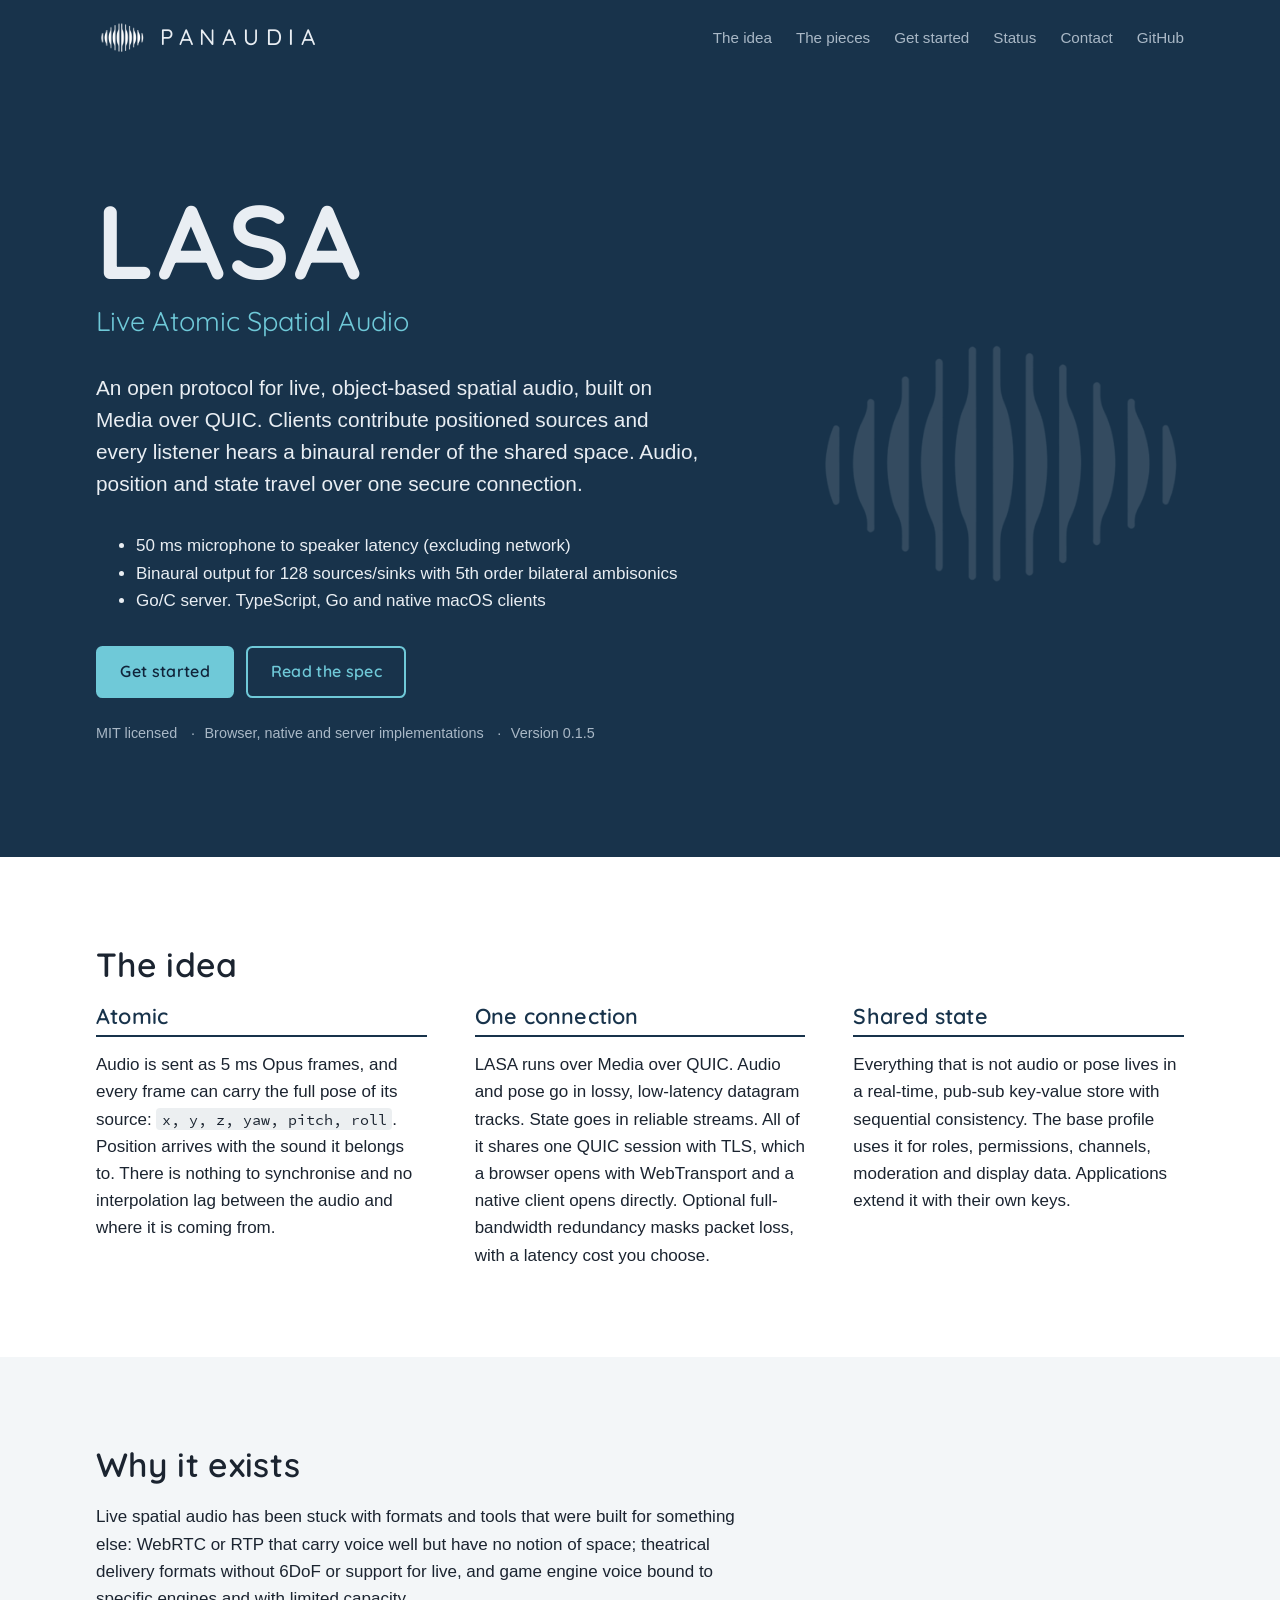
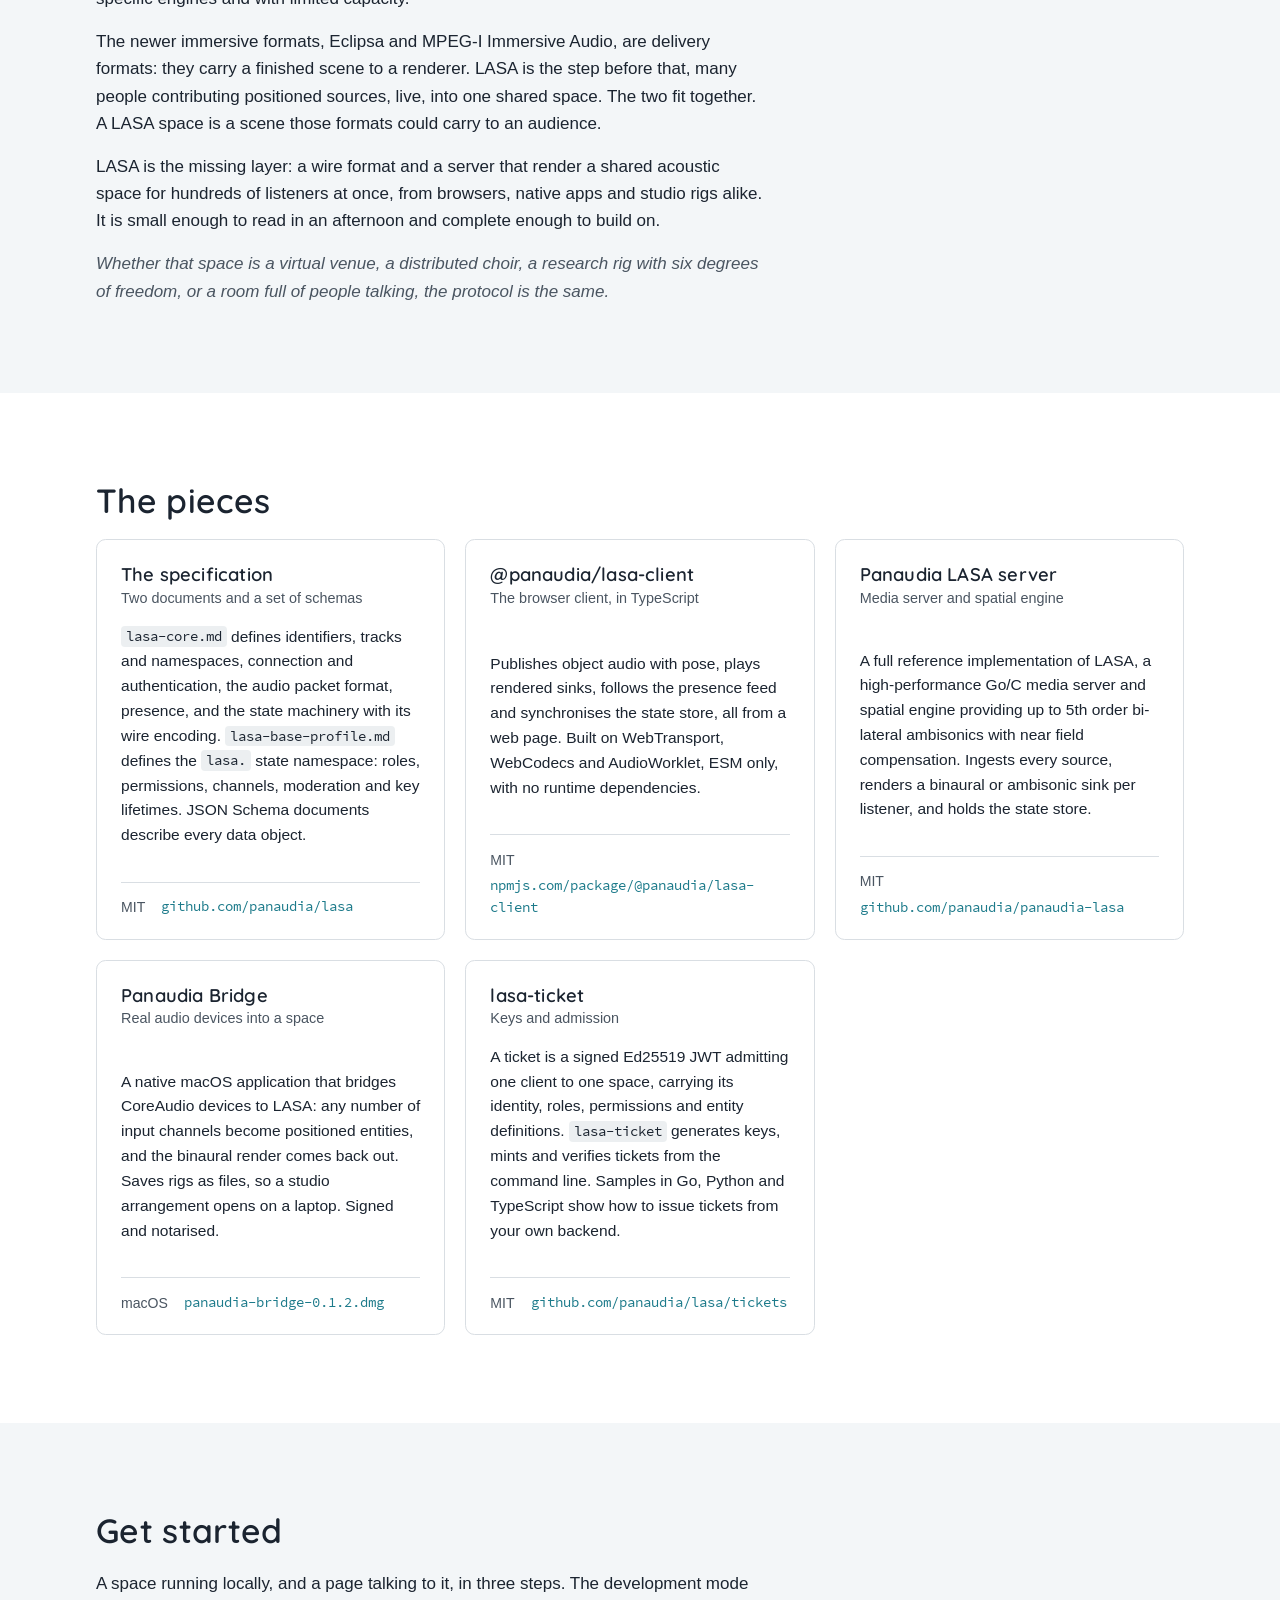
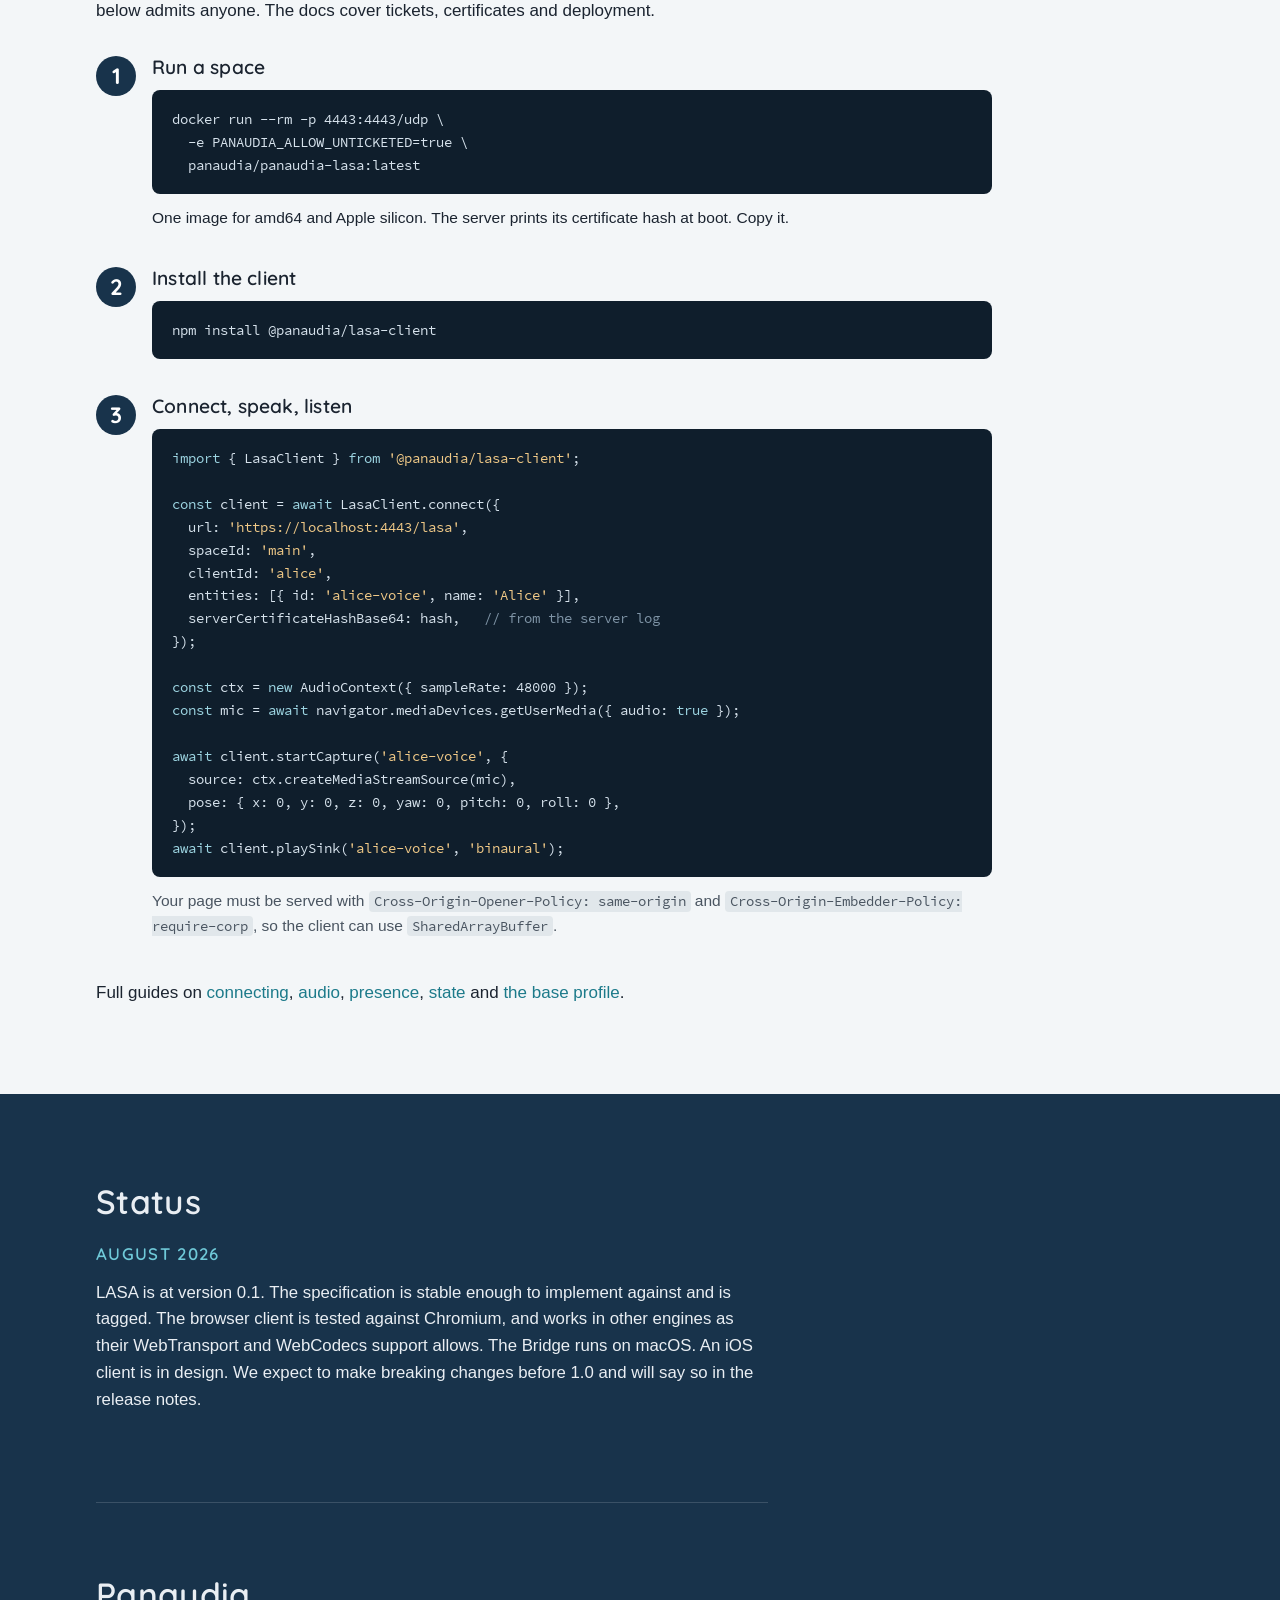
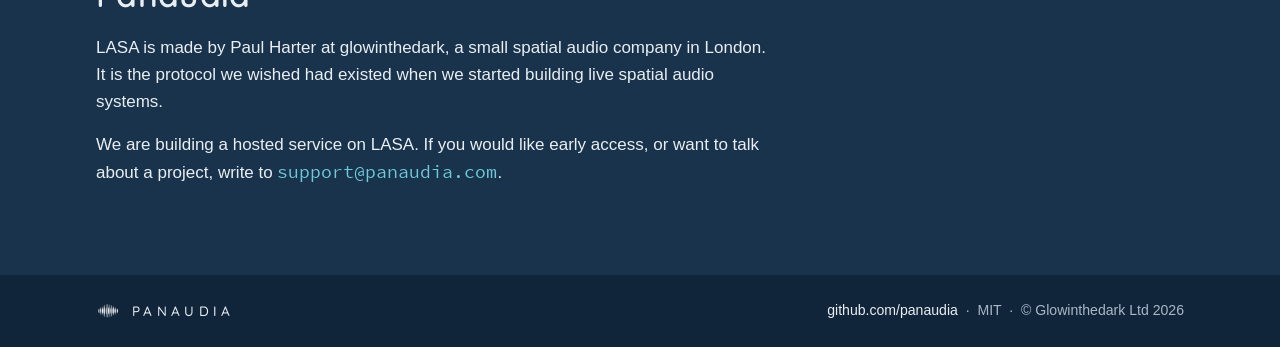
==== index.html @ 97ac6522 "panaudia.com as a static page The LASA front page from lark_audio, rendered static: the six url_for " ====
<!doctype html>
<html lang="en">
<head>
  <meta charset="utf-8">
  <meta name="viewport" content="width=device-width, initial-scale=1">
  <title>LASA · Panaudia</title>
  <meta name="description" content="LASA is an open protocol for live, object-based spatial audio over Media over QUIC, with browser, native and server implementations from Panaudia.">
  <meta name="robots" content="all">

  <meta property="og:title" content="LASA · Live Atomic Spatial Audio">
  <meta property="og:description" content="An open protocol for live, object-based spatial audio, built on Media over QUIC.">
  <meta property="og:url" content="https://panaudia.com/">
  <meta property="og:image" content="https://panaudia.com/images/lasa/mark-navy.png">
  <meta name="twitter:card" content="summary">
  <meta name="twitter:title" content="LASA · Live Atomic Spatial Audio">
  <meta name="twitter:description" content="An open protocol for live, object-based spatial audio, built on Media over QUIC.">

  <link rel="icon" href="images/favicon.png" type="image/png">
  <link rel="stylesheet" href="css/lasa.css">
</head>
<body>

<header class="site-header">
  <div class="wrap">
    <a class="brand" href="/">
      <img src="images/lasa/mark-white.png" alt="" width="52" height="52">
      Panaudia
    </a>
    <nav class="site-nav" aria-label="Sections">
      <a href="#idea">The idea</a>
      <a href="#pieces">The pieces</a>
      <a href="#get-started">Get started</a>
      <a href="#status">Status</a>
      <a href="#contact">Contact</a>
      <a href="https://github.com/panaudia">GitHub</a>
    </nav>
  </div>
</header>

<section class="hero">
  <div class="wrap">
    <img class="hero-mark" src="images/lasa/mark-white.png" alt="" aria-hidden="true">
    <h1>LASA</h1>
    <p class="expansion">Live Atomic Spatial Audio</p>
    <p class="lead">
      An open protocol for live, object-based spatial audio, built on
      Media over QUIC. Clients contribute positioned
      sources and every listener hears a binaural render of the shared
      space. Audio, position and state travel over one secure connection.
    </p>
    <p>
        <ul>
            <li>50 ms microphone to speaker latency (excluding network)</li>
            <li>Binaural output for 128 sources/sinks with 5th order bilateral ambisonics</li>
            <li>Go/C server. TypeScript, Go and native macOS clients</li>
        </ul>
    </p>
      <p class="lead"></p>
    <div class="actions">
      <a class="button" href="#get-started">Get started</a>
      <a class="button ghost" href="https://github.com/panaudia/lasa/blob/main/README.md">Read the spec</a>
    </div>
    <p class="facts">
      <span>MIT licensed</span>
      <span>Browser, native and server implementations</span>
      <span>Version 0.1.5</span>
    </p>
  </div>
</section>

<section id="idea">
  <div class="wrap">
    <h2>The idea</h2>
    <div class="pillars">
      <div>
        <h3>Atomic</h3>
        <p>
          Audio is sent as 5&nbsp;ms Opus frames, and every frame can
          carry the full pose of its source: <code>x, y, z, yaw, pitch,
          roll</code>. Position arrives with the sound it belongs to.
          There is nothing to synchronise and no interpolation lag
          between the audio and where it is coming from.
        </p>
      </div>
      <div>
        <h3>One connection</h3>
        <p>
          LASA runs over Media over QUIC. Audio and pose go in lossy,
          low-latency datagram tracks. State goes in reliable streams.
          All of it shares one QUIC session with TLS, which a browser
          opens with WebTransport and a native client opens directly.
          Optional full-bandwidth redundancy masks packet loss, with a
          latency cost you choose.
        </p>
      </div>
      <div>
        <h3>Shared state</h3>
        <p>
          Everything that is not audio or pose lives in a real-time,
          pub-sub key-value store with sequential consistency. The base
          profile uses it for roles, permissions, channels, moderation
          and display data. Applications extend it with their own keys.
        </p>
      </div>
    </div>
  </div>
</section>

<section class="tint why">
  <div class="wrap">
    <h2>Why it exists</h2>
    <div class="prose">
      <p>
        Live spatial audio has been stuck with formats and tools that were built for
        something else: WebRTC or RTP that carry voice well but have no notion of
        space; theatrical delivery formats without 6DoF or support for live, and game
        engine voice bound to specific engines and with limited capacity.
      </p>
      <p>
        The newer immersive formats, Eclipsa and MPEG-I Immersive
        Audio, are delivery formats: they carry a
        finished scene to a renderer. LASA is the step before that,
        many people contributing positioned sources, live, into one
        shared space. The two fit together. A LASA space is a scene
        those formats could carry to an audience.
      </p>
      <p>
        LASA is the missing layer: a wire format and a server that
        render a shared acoustic space for hundreds of listeners at
        once, from browsers, native apps and studio rigs alike. It is
        small enough to read in an afternoon and complete enough to
        build on.
      </p>
      <p class="aside">
        Whether that space is a virtual venue, a distributed choir, a
        research rig with six degrees of freedom, or a room full of
        people talking, the protocol is the same.
      </p>
    </div>
  </div>
</section>

<section id="pieces">
  <div class="wrap">
    <h2>The pieces</h2>
    <div class="cards">

      <article class="card">
        <h3>The specification</h3>
        <p class="role">Two documents and a set of schemas</p>
        <p>
          <code>lasa-core.md</code> defines identifiers, tracks and
          namespaces, connection and authentication, the audio packet
          format, presence, and the state machinery with its wire
          encoding. <code>lasa-base-profile.md</code> defines the
          <code>lasa.</code> state namespace: roles, permissions,
          channels, moderation and key lifetimes. JSON Schema documents
          describe every data object.
        </p>
        <footer>
          <span>MIT</span>
          <a href="https://github.com/panaudia/lasa">github.com/panaudia/lasa</a>
        </footer>
      </article>

      <article class="card">
        <h3>@panaudia/lasa-client</h3>
        <p class="role">The browser client, in TypeScript</p>
        <p>
          Publishes object audio with pose, plays rendered sinks,
          follows the presence feed and synchronises the state store,
          all from a web page. Built on WebTransport, WebCodecs and
          AudioWorklet, ESM only, with no runtime dependencies.
        </p>
        <footer>
          <span>MIT</span>
          <a href="https://www.npmjs.com/package/@panaudia/lasa-client">npmjs.com/package/@panaudia/lasa-client</a>
        </footer>
      </article>

      <article class="card">
        <h3>Panaudia LASA server</h3>
        <p class="role">Media server and spatial engine</p>
        <p>
          A full reference implementation of LASA, a high-performance Go/C media server and spatial engine providing up to 5th order bi-lateral
            ambisonics with near field compensation. Ingests every source, renders a binaural or ambisonic sink
          per listener, and holds the state store.
        </p>
        <footer>
          <span>MIT</span>
          <a href="https://github.com/panaudia/panaudia-lasa">github.com/panaudia/panaudia-lasa</a>
        </footer>
      </article>

      <article class="card">
        <h3>Panaudia Bridge</h3>
        <p class="role">Real audio devices into a space</p>
        <p>
          A native macOS application that bridges CoreAudio devices to
          LASA: any number of input channels become positioned
          entities, and the binaural render comes back out. Saves rigs
          as files, so a studio arrangement opens on a laptop. Signed
          and notarised.
        </p>
        <footer>
          <span>macOS</span>
          <a href="https://storage.googleapis.com/panaudia-dist/panaudia-bridge/panaudia-bridge-0.1.2.dmg">panaudia-bridge-0.1.2.dmg</a>
        </footer>
      </article>

      <article class="card">
        <h3>lasa-ticket</h3>
        <p class="role">Keys and admission</p>
        <p>
          A ticket is a signed Ed25519 JWT admitting one client to one
          space, carrying its identity, roles, permissions and entity
          definitions. <code>lasa-ticket</code> generates keys, mints
          and verifies tickets from the command line. Samples in Go,
          Python and TypeScript show how to issue tickets from your own
          backend.
        </p>
        <footer>
          <span>MIT</span>
          <a href="https://github.com/panaudia/lasa/tree/main/tickets">github.com/panaudia/lasa/tickets</a>
        </footer>
      </article>

    </div>
  </div>
</section>

<section id="get-started" class="tint get-started">
  <div class="wrap">
    <h2>Get started</h2>
    <p class="prose intro">
      A space running locally, and a page talking to it, in three
      steps. The development mode below admits anyone. The docs cover
      tickets, certificates and deployment.
    </p>
    <ol class="steps">
      <li>
        <h3>Run a space</h3>
        <div class="body">
<pre><code>docker run --rm -p 4443:4443/udp \
  -e PANAUDIA_ALLOW_UNTICKETED=true \
  panaudia/panaudia-lasa:latest</code></pre>
          <p>
            One image for amd64 and Apple silicon. The server prints
            its certificate hash at boot. Copy it.
          </p>
        </div>
      </li>
      <li>
        <h3>Install the client</h3>
        <div class="body">
<pre><code>npm install @panaudia/lasa-client</code></pre>
        </div>
      </li>
      <li>
        <h3>Connect, speak, listen</h3>
        <div class="body">
<pre><code><span class="k">import</span> { LasaClient } <span class="k">from</span> <span class="s">'@panaudia/lasa-client'</span>;

<span class="k">const</span> client = <span class="k">await</span> LasaClient.connect({
  url: <span class="s">'https://localhost:4443/lasa'</span>,
  spaceId: <span class="s">'main'</span>,
  clientId: <span class="s">'alice'</span>,
  entities: [{ id: <span class="s">'alice-voice'</span>, name: <span class="s">'Alice'</span> }],
  serverCertificateHashBase64: hash,   <span class="c">// from the server log</span>
});

<span class="k">const</span> ctx = <span class="k">new</span> AudioContext({ sampleRate: 48000 });
<span class="k">const</span> mic = <span class="k">await</span> navigator.mediaDevices.getUserMedia({ audio: <span class="k">true</span> });

<span class="k">await</span> client.startCapture(<span class="s">'alice-voice'</span>, {
  source: ctx.createMediaStreamSource(mic),
  pose: { x: 0, y: 0, z: 0, yaw: 0, pitch: 0, roll: 0 },
});
<span class="k">await</span> client.playSink(<span class="s">'alice-voice'</span>, <span class="s">'binaural'</span>);</code></pre>
          <p class="note">
            Your page must be served with
            <code>Cross-Origin-Opener-Policy: same-origin</code> and
            <code>Cross-Origin-Embedder-Policy: require-corp</code>, so
            the client can use <code>SharedArrayBuffer</code>.
          </p>
        </div>
      </li>
    </ol>
    <p class="after prose">
      Full guides on
      <a href="https://github.com/panaudia/lasa/blob/main/typescript/docs/connecting.md">connecting</a>,
      <a href="https://github.com/panaudia/lasa/blob/main/typescript/docs/audio.md">audio</a>,
      <a href="https://github.com/panaudia/lasa/blob/main/typescript/docs/presence.md">presence</a>,
      <a href="https://github.com/panaudia/lasa/blob/main/typescript/docs/state.md">state</a> and
      <a href="https://github.com/panaudia/lasa/blob/main/typescript/docs/profile.md">the base profile</a>.
    </p>
  </div>
</section>

<section id="status" class="dark status">
  <div class="wrap">
    <h2>Status</h2>
    <div class="prose">
      <p class="date">August 2026</p>
      <p>
        LASA is at version 0.1. The specification is stable enough to
        implement against and is tagged. The browser client is tested
        against Chromium, and works in other engines as their
        WebTransport and WebCodecs support allows. The Bridge runs on
        macOS. An iOS client is in design. We expect to make breaking
        changes before 1.0 and will say so in the release notes.
      </p>
    </div>
  </div>
</section>

<section id="contact" class="dark contact">
  <div class="wrap">
    <div class="prose">
      <h2>Panaudia</h2>
      <p>
        LASA is made by Paul Harter at glowinthedark, a small spatial audio company in London.
          It is the protocol we wished had existed when we started
        building live spatial audio systems.
      </p>
      <p>
        We are building a hosted service on LASA. If you would like
        early access, or want to talk about a project, write to
        <a class="email" href="mailto:support@panaudia.com">support@panaudia.com</a>.
      </p>
    </div>
  </div>
</section>

<footer class="site-footer">
  <div class="wrap">
    <a class="brand" href="/">
      <img src="images/lasa/mark-white.png" alt="" width="24" height="24">
      Panaudia
    </a>
    <span>
      <a href="https://github.com/panaudia">github.com/panaudia</a>
      &nbsp;·&nbsp; MIT
      &nbsp;·&nbsp; &copy; Glowinthedark Ltd 2026
    </span>
  </div>
</footer>

</body>
</html>
---- css/lasa.css ----
/* panaudia.com front page. Self-contained: no Bootstrap, no JS.
   Fonts are served from static/fonts. */

@font-face {
  font-family: "Quicksand";
  src: url("../fonts/Quicksand-VariableFont_wght.ttf") format("truetype");
  font-weight: 300 700;
  font-display: swap;
}
@font-face {
  font-family: "Source Code Pro";
  src: url("../fonts/SourceCodePro-Regular.woff2") format("woff2"),
       url("../fonts/SourceCodePro-Regular.woff") format("woff");
  font-weight: 400;
  font-display: swap;
}

:root {
  --navy: #18334b;
  --navy-deep: #0c344d;
  --navy-ink: #10243a;
  --ink: #1b2430;
  --ink-soft: #4a5561;
  --line: #d9dee3;
  --paper: #ffffff;
  --paper-tint: #f3f6f8;
  --on-navy: #e9eef3;
  --on-navy-soft: #a9b8c6;
  --accent: #6fc9d8;
  --accent-ink: #1c7a8a;
  --code-bg: #0f1e2c;
  --code-fg: #d6e2ec;

  --display: "Quicksand", "Avenir Next", "Helvetica Neue", Arial, sans-serif;
  --body: -apple-system, BlinkMacSystemFont, "Segoe UI", Roboto, "Helvetica Neue", Arial, sans-serif;
  --mono: "Source Code Pro", "SF Mono", Menlo, Consolas, monospace;

  --measure: 42rem;
  --wide: 68rem;
  --gutter: clamp(1.25rem, 4vw, 2.5rem);
}

*, *::before, *::after { box-sizing: border-box; }

html { -webkit-text-size-adjust: 100%; scroll-behavior: smooth; }

body {
  margin: 0;
  font-family: var(--body);
  font-size: 1.0625rem;
  line-height: 1.6;
  color: var(--ink);
  background: var(--paper);
}

img { max-width: 100%; height: auto; display: block; }

a { color: var(--accent-ink); text-decoration: none; }
a:hover, a:focus-visible { text-decoration: underline; text-underline-offset: 0.15em; }
a:focus-visible { outline: 2px solid var(--accent-ink); outline-offset: 2px; }

h1, h2, h3 {
  font-family: var(--display);
  font-weight: 600;
  line-height: 1.15;
  margin: 0;
  letter-spacing: 0.01em;
}
h2 { font-size: clamp(1.6rem, 3vw, 2.1rem); margin-bottom: 1.25rem; }
h3 { font-size: 1.2rem; margin-bottom: 0.5rem; }

p { margin: 0 0 1rem; }
p:last-child { margin-bottom: 0; }

code, pre {
  font-family: var(--mono);
  font-size: 0.9em;
}
p code, li code, dd code, :not(pre) > code {
  background: rgba(24, 51, 75, 0.08);
  padding: 0.1em 0.35em;
  border-radius: 0.25rem;
  overflow-wrap: anywhere;
}
pre {
  margin: 0;
  padding: 1.1rem 1.25rem;
  background: var(--code-bg);
  color: var(--code-fg);
  border-radius: 0.5rem;
  overflow-x: auto;
  line-height: 1.5;
  tab-size: 2;
}
pre code { font-size: 0.875rem; white-space: pre; background: none; padding: 0; }
.c { color: #7f94a6; }  /* comment */
.k { color: #9dd5e2; }  /* keyword */
.s { color: #f0c987; }  /* string */

.wrap {
  width: min(var(--wide), 100% - 2 * var(--gutter));
  margin-inline: auto;
}
.prose { max-width: var(--measure); }

section { padding-block: clamp(3rem, 7vw, 5.5rem); }
section.tint { background: var(--paper-tint); }
section.dark { background: var(--navy); color: var(--on-navy); }
section.dark a { color: var(--accent); }
section.dark p code { background: rgba(255, 255, 255, 0.1); }

/* Header */

.site-header {
  background: var(--navy);
  color: var(--on-navy);
}
.site-header .wrap {
  display: flex;
  align-items: center;
  justify-content: space-between;
  gap: 1rem 2rem;
  flex-wrap: wrap;
  padding-block: 0.75rem;
}
.brand {
  display: inline-flex;
  align-items: center;
  gap: 0.75rem;
  color: var(--on-navy);
  font-family: var(--display);
  font-weight: 500;
  font-size: 1.4rem;
  letter-spacing: 0.3em;
  text-transform: uppercase;
}
.brand:hover { text-decoration: none; }
.brand img { width: 3.25rem; height: 3.25rem; }
.site-nav {
  display: flex;
  flex-wrap: wrap;
  gap: 0.25rem 1.5rem;
  font-size: 0.95rem;
}
.site-nav a { color: var(--on-navy-soft); }
.site-nav a:hover { color: var(--on-navy); }

/* Hero */

.hero {
  background: var(--navy);
  color: var(--on-navy);
  padding-block: clamp(3rem, 9vw, 7rem) clamp(3.5rem, 9vw, 7rem);
  position: relative;
  overflow: hidden;
}
.hero .wrap { position: relative; }
.hero-mark {
  position: absolute;
  right: -2rem;
  top: 50%;
  width: clamp(16rem, 34vw, 30rem);
  transform: translateY(-50%);
  opacity: 0.12;
  pointer-events: none;
}
.hero h1 {
  font-size: clamp(3.5rem, 10vw, 6.5rem);
  font-weight: 700;
  letter-spacing: 0.04em;
  line-height: 1;
}
.hero .expansion {
  font-family: var(--display);
  font-size: clamp(1.2rem, 2.6vw, 1.7rem);
  font-weight: 400;
  color: var(--accent);
  margin: 0.5rem 0 1.75rem;
}
.hero .lead {
  font-size: clamp(1.1rem, 1.8vw, 1.3rem);
  line-height: 1.55;
  max-width: 38rem;
  margin-bottom: 2rem;
}
.actions { display: flex; flex-wrap: wrap; gap: 0.75rem; margin-bottom: 1.5rem; }
.button {
  display: inline-block;
  padding: 0.7rem 1.4rem;
  border-radius: 0.4rem;
  font-family: var(--display);
  font-weight: 600;
  font-size: 1rem;
  letter-spacing: 0.02em;
  border: 2px solid var(--accent);
  color: var(--navy-ink);
  background: var(--accent);
}
.button:hover { text-decoration: none; filter: brightness(1.08); }
.button.ghost { background: transparent; color: var(--accent); }
.hero .facts {
  font-size: 0.9rem;
  color: var(--on-navy-soft);
  margin: 0;
}
.hero .facts span + span::before { content: "·"; margin-inline: 0.6rem; }

/* Pillars */

.pillars {
  display: grid;
  grid-template-columns: repeat(auto-fit, minmax(16rem, 1fr));
  gap: 2.5rem 3rem;
}
.pillars h3 {
  color: var(--navy);
  font-size: 1.35rem;
  padding-bottom: 0.4rem;
  border-bottom: 2px solid var(--navy);
  margin-bottom: 0.9rem;
}
.pillars p { color: var(--ink); }

/* Why */

.why .aside { color: var(--ink-soft); font-style: italic; }

/* Pieces */

.cards {
  display: grid;
  grid-template-columns: repeat(auto-fit, minmax(17rem, 1fr));
  gap: 1.25rem;
}
.card {
  display: flex;
  flex-direction: column;
  background: var(--paper);
  border: 1px solid var(--line);
  border-radius: 0.6rem;
  padding: 1.5rem 1.5rem 1.25rem;
}
.card h3 { font-size: 1.15rem; margin-bottom: 0.1rem; }
.card .role {
  font-size: 0.9rem;
  color: var(--ink-soft);
  margin-bottom: 0.9rem;
}
.card p { font-size: 0.97rem; flex: 1; }
.card footer {
  margin-top: 1.1rem;
  padding-top: 0.85rem;
  border-top: 1px solid var(--line);
  font-size: 0.88rem;
  display: flex;
  flex-wrap: wrap;
  gap: 0.25rem 1rem;
  color: var(--ink-soft);
}
.card footer a { font-family: var(--mono); font-size: 0.85rem; }

/* Get started */

.get-started .intro { margin-bottom: 2rem; }
.steps {
  list-style: none;
  max-width: 56rem;
  margin: 0;
  padding: 0;
  counter-reset: step;
  display: grid;
  gap: 2.25rem;
}
.steps > li {
  display: grid;
  grid-template-columns: 2.5rem minmax(0, 1fr);
  gap: 0.75rem 1rem;
  counter-increment: step;
}
.steps > li::before {
  content: counter(step);
  font-family: var(--display);
  font-weight: 700;
  font-size: 1.4rem;
  line-height: 1;
  color: var(--paper);
  background: var(--navy);
  width: 2.5rem;
  height: 2.5rem;
  border-radius: 50%;
  display: grid;
  place-items: center;
  grid-row: 1 / span 2;
}
.steps h3 { align-self: center; margin: 0; }
.steps .body { grid-column: 2; min-width: 0; }
.steps .body p { margin-top: 0.75rem; font-size: 0.97rem; }
.steps .body pre { max-width: 100%; }
.note { font-size: 0.9rem; color: var(--ink-soft); }
.get-started .after { margin-top: 2.5rem; }

/* Status and contact */

.status .date {
  font-family: var(--display);
  font-weight: 600;
  letter-spacing: 0.08em;
  text-transform: uppercase;
  font-size: 0.85rem;
  color: var(--accent);
  margin-bottom: 0.75rem;
}
.status .prose p { font-size: 1.05rem; }

.contact { padding-top: 0; }
.contact .prose { border-top: 1px solid rgba(255, 255, 255, 0.15); padding-top: clamp(2.5rem, 6vw, 4.5rem); }
.contact .email {
  font-family: var(--mono);
  font-size: 1.1rem;
}

/* Footer */

.site-footer {
  background: var(--navy-ink);
  color: var(--on-navy-soft);
  font-size: 0.88rem;
  padding-block: 1.5rem;
}
.site-footer .wrap {
  display: flex;
  flex-wrap: wrap;
  gap: 0.5rem 1.5rem;
  justify-content: space-between;
  align-items: center;
}
.site-footer a { color: var(--on-navy); }
.site-footer .brand { font-size: 0.85rem; letter-spacing: 0.32em; }
.site-footer .brand img { width: 1.5rem; height: 1.5rem; }

@media (max-width: 40rem) {
  .hero-mark { display: none; }
  .steps > li { grid-template-columns: 2rem minmax(0, 1fr); }
  .steps > li::before { width: 2rem; height: 2rem; font-size: 1.1rem; }
  .site-nav { display: none; }
}

@media (prefers-reduced-motion: reduce) {
  html { scroll-behavior: auto; }
}
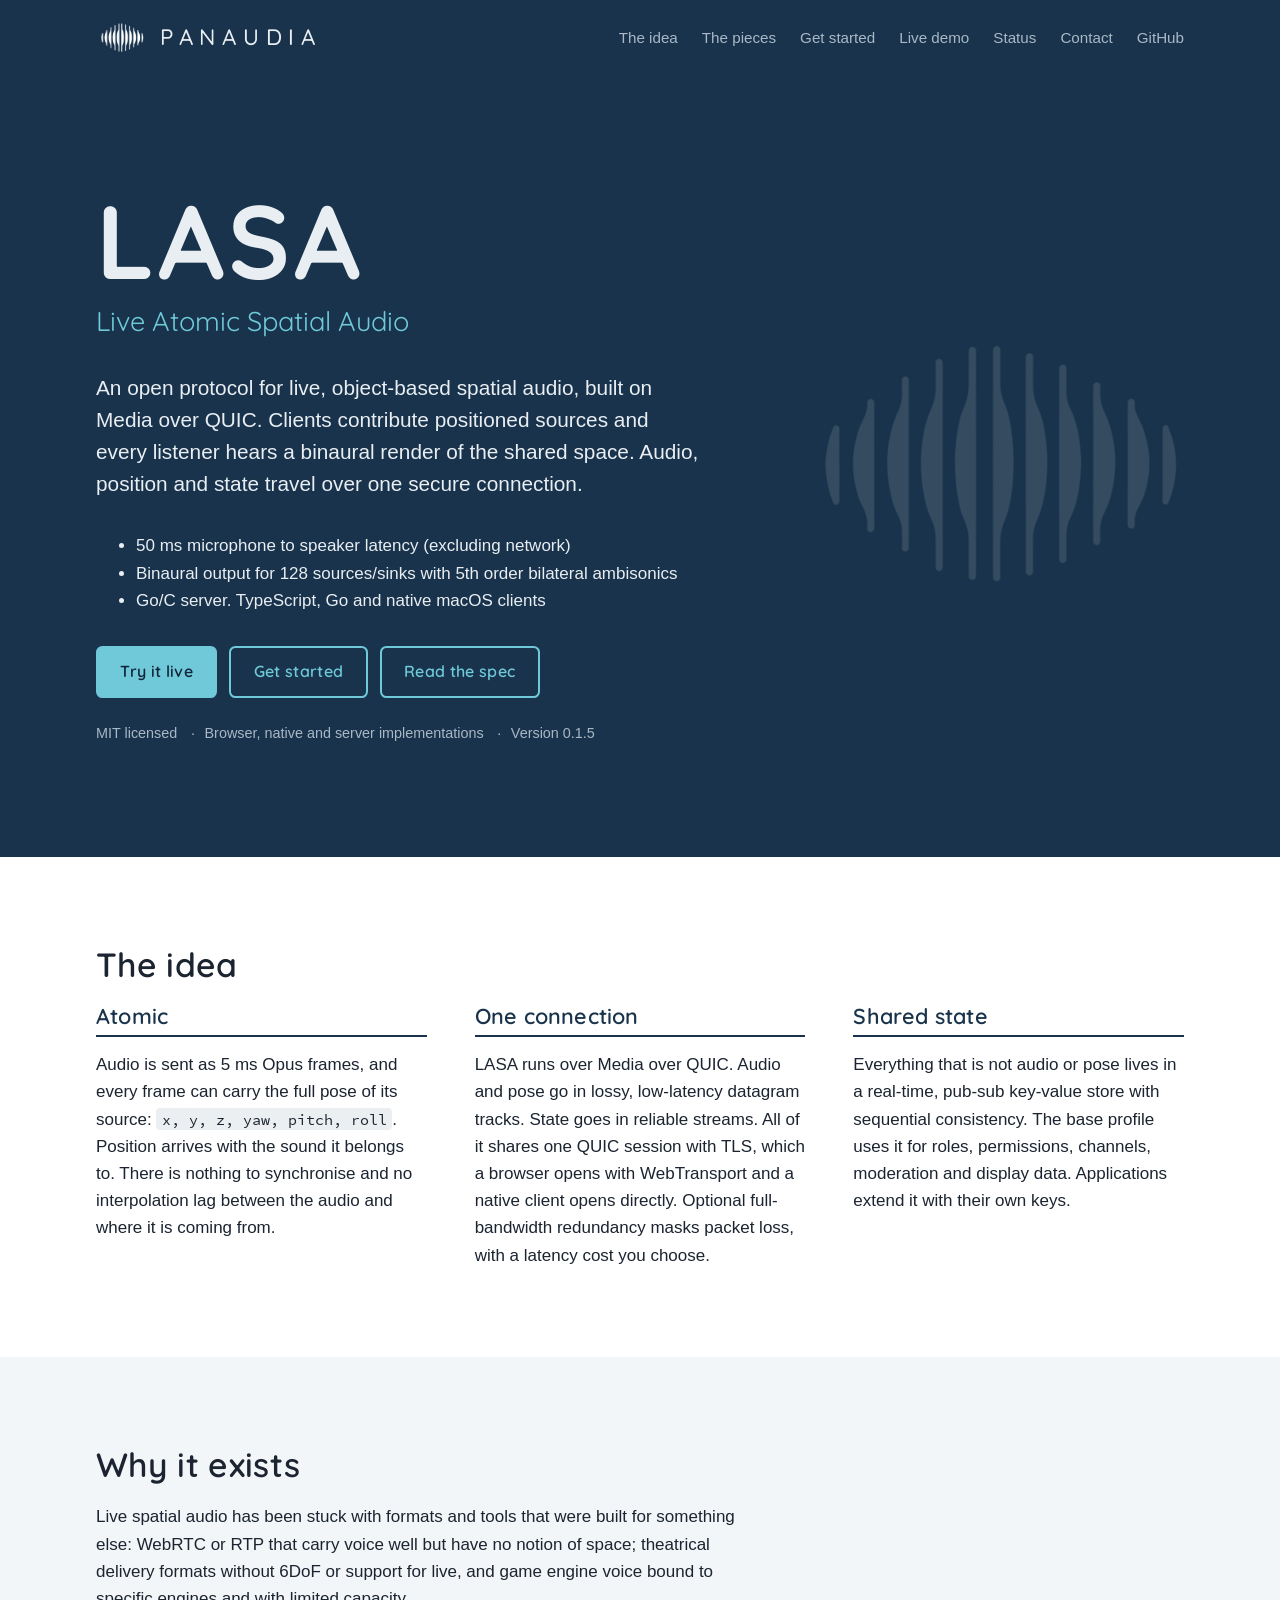
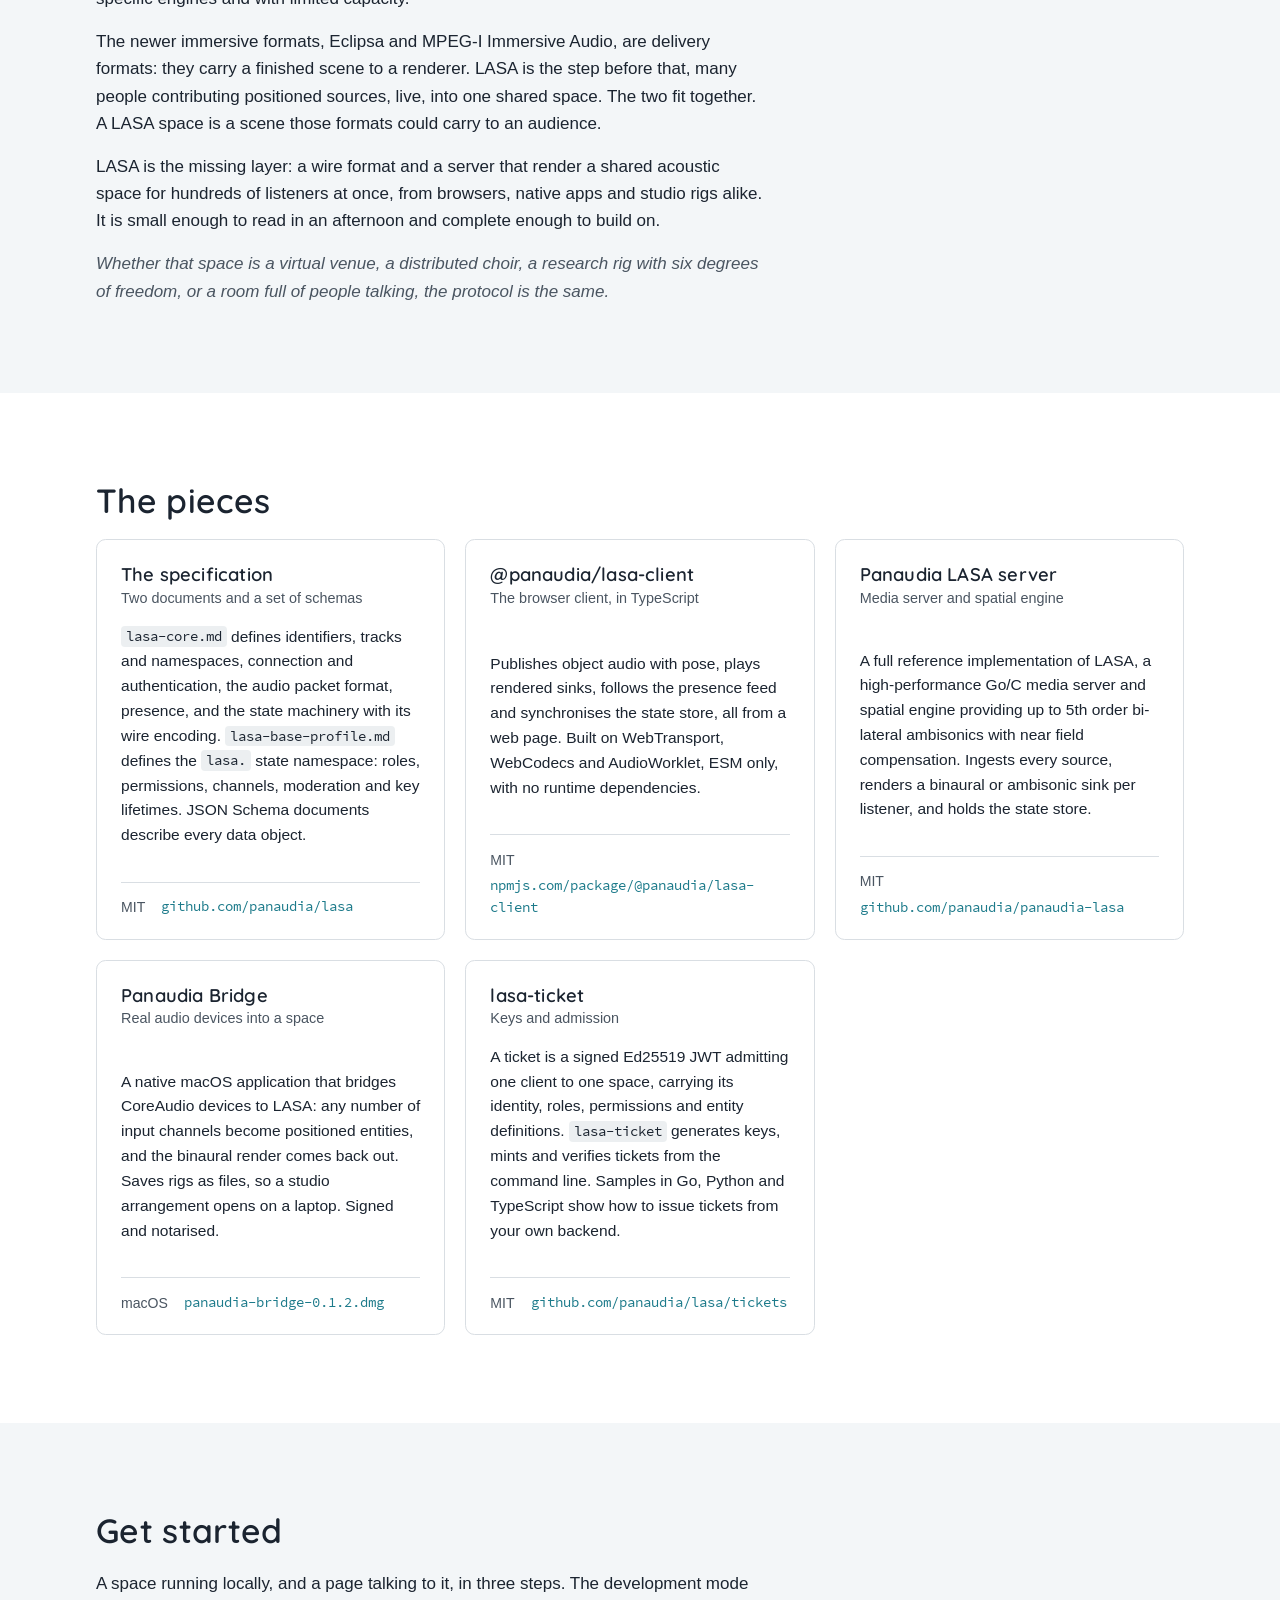
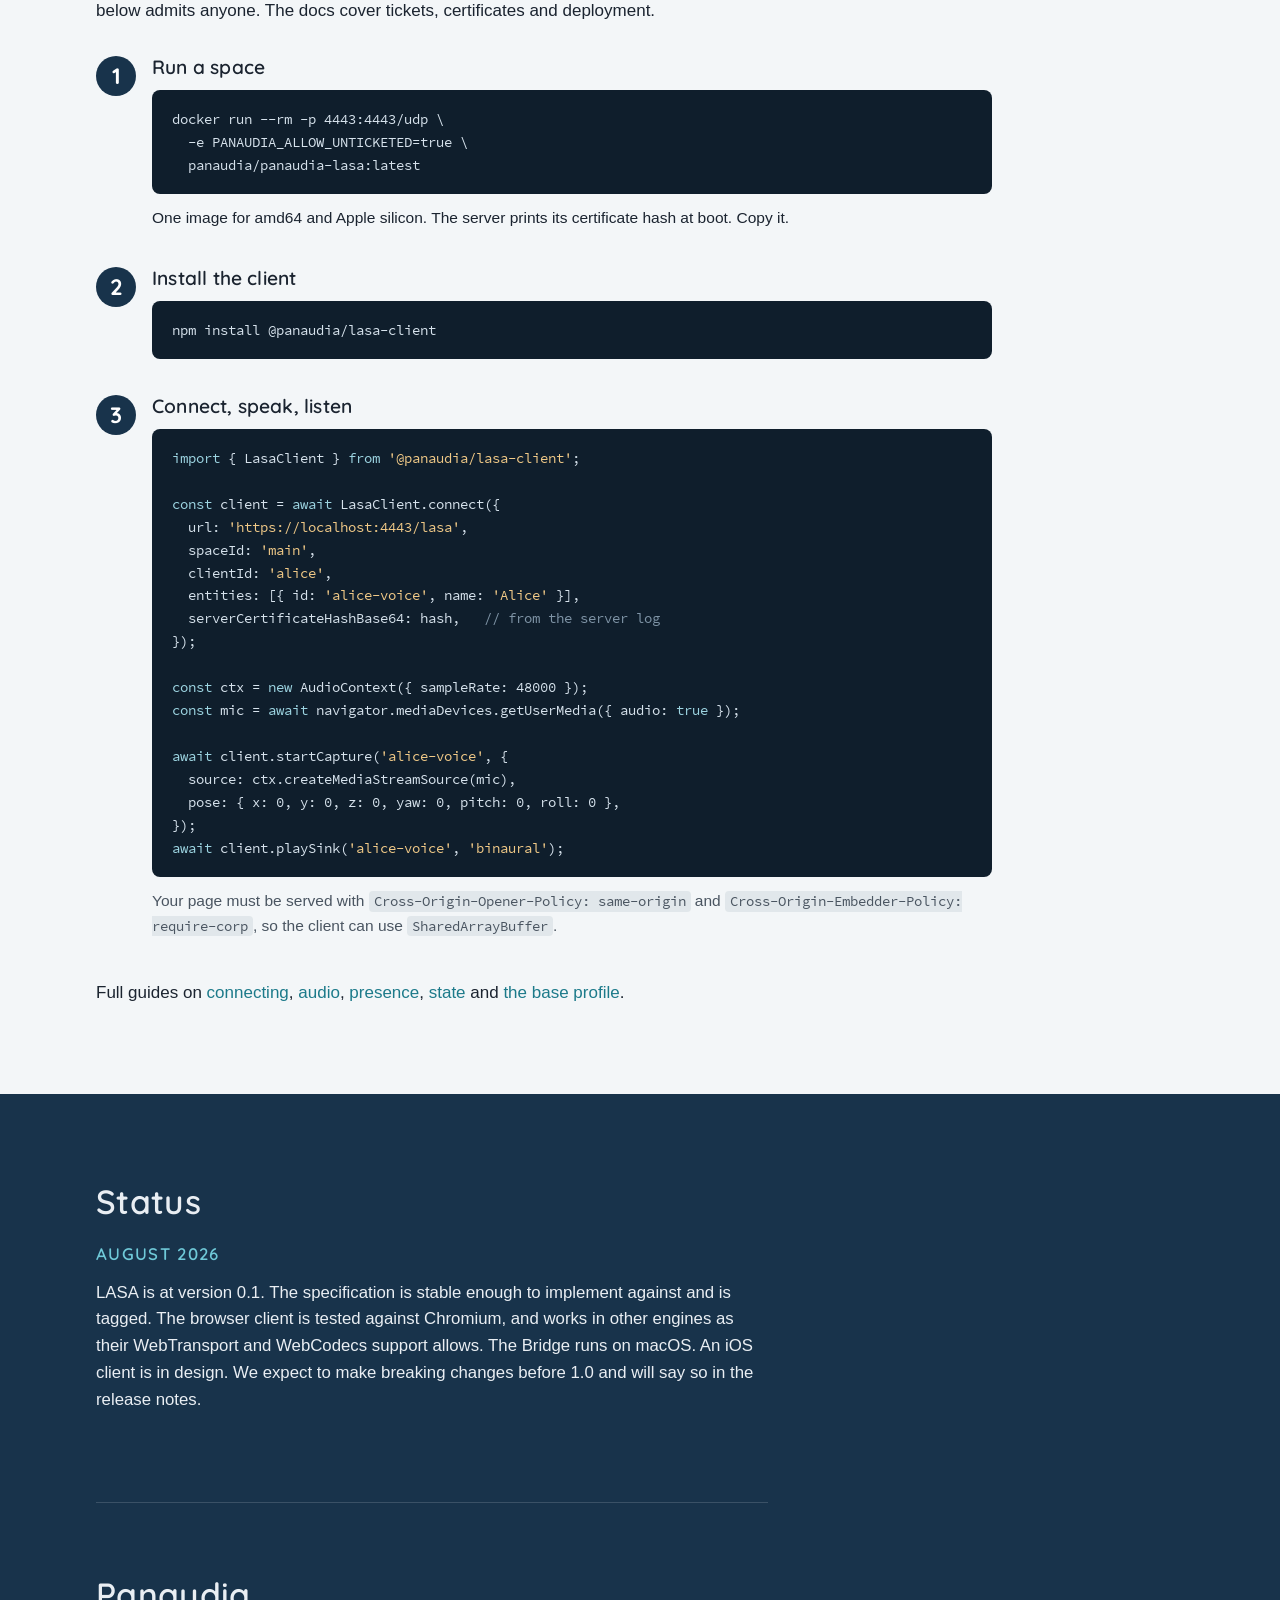
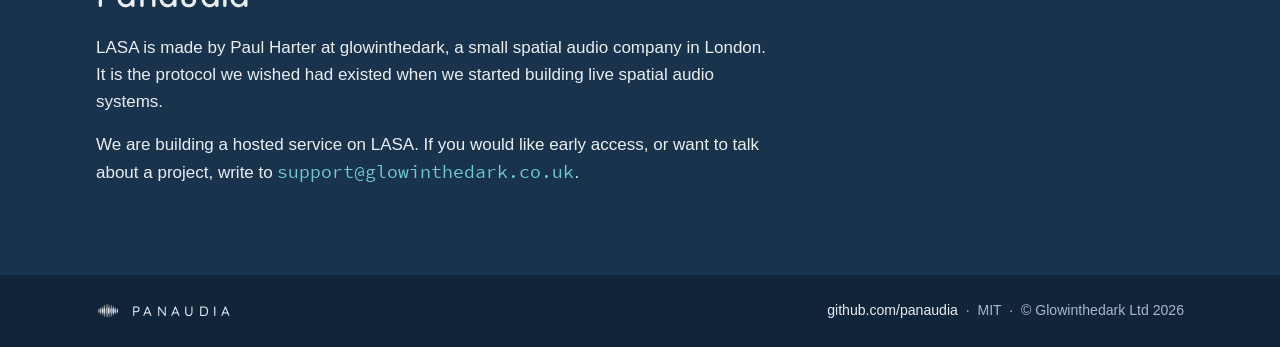
==== commit c6702e7a: "tweaking demo" ====
--- a/index.html
+++ b/index.html
@@ -30,6 +30,7 @@
       <a href="#idea">The idea</a>
       <a href="#pieces">The pieces</a>
       <a href="#get-started">Get started</a>
+      <a href="/demo/">Live demo</a>
       <a href="#status">Status</a>
       <a href="#contact">Contact</a>
       <a href="https://github.com/panaudia">GitHub</a>
@@ -57,7 +58,8 @@
     </p>
       <p class="lead"></p>
     <div class="actions">
-      <a class="button" href="#get-started">Get started</a>
+      <a class="button" href="/demo/">Try it live</a>
+      <a class="button ghost" href="#get-started">Get started</a>
       <a class="button ghost" href="https://github.com/panaudia/lasa/blob/main/README.md">Read the spec</a>
     </div>
     <p class="facts">
@@ -326,7 +328,7 @@
       <p>
         We are building a hosted service on LASA. If you would like
         early access, or want to talk about a project, write to
-        <a class="email" href="mailto:support@panaudia.com">support@panaudia.com</a>.
+        <a class="email" href="mailto:support@glowinthedark.co.uk">support@glowinthedark.co.uk</a>.
       </p>
     </div>
   </div>
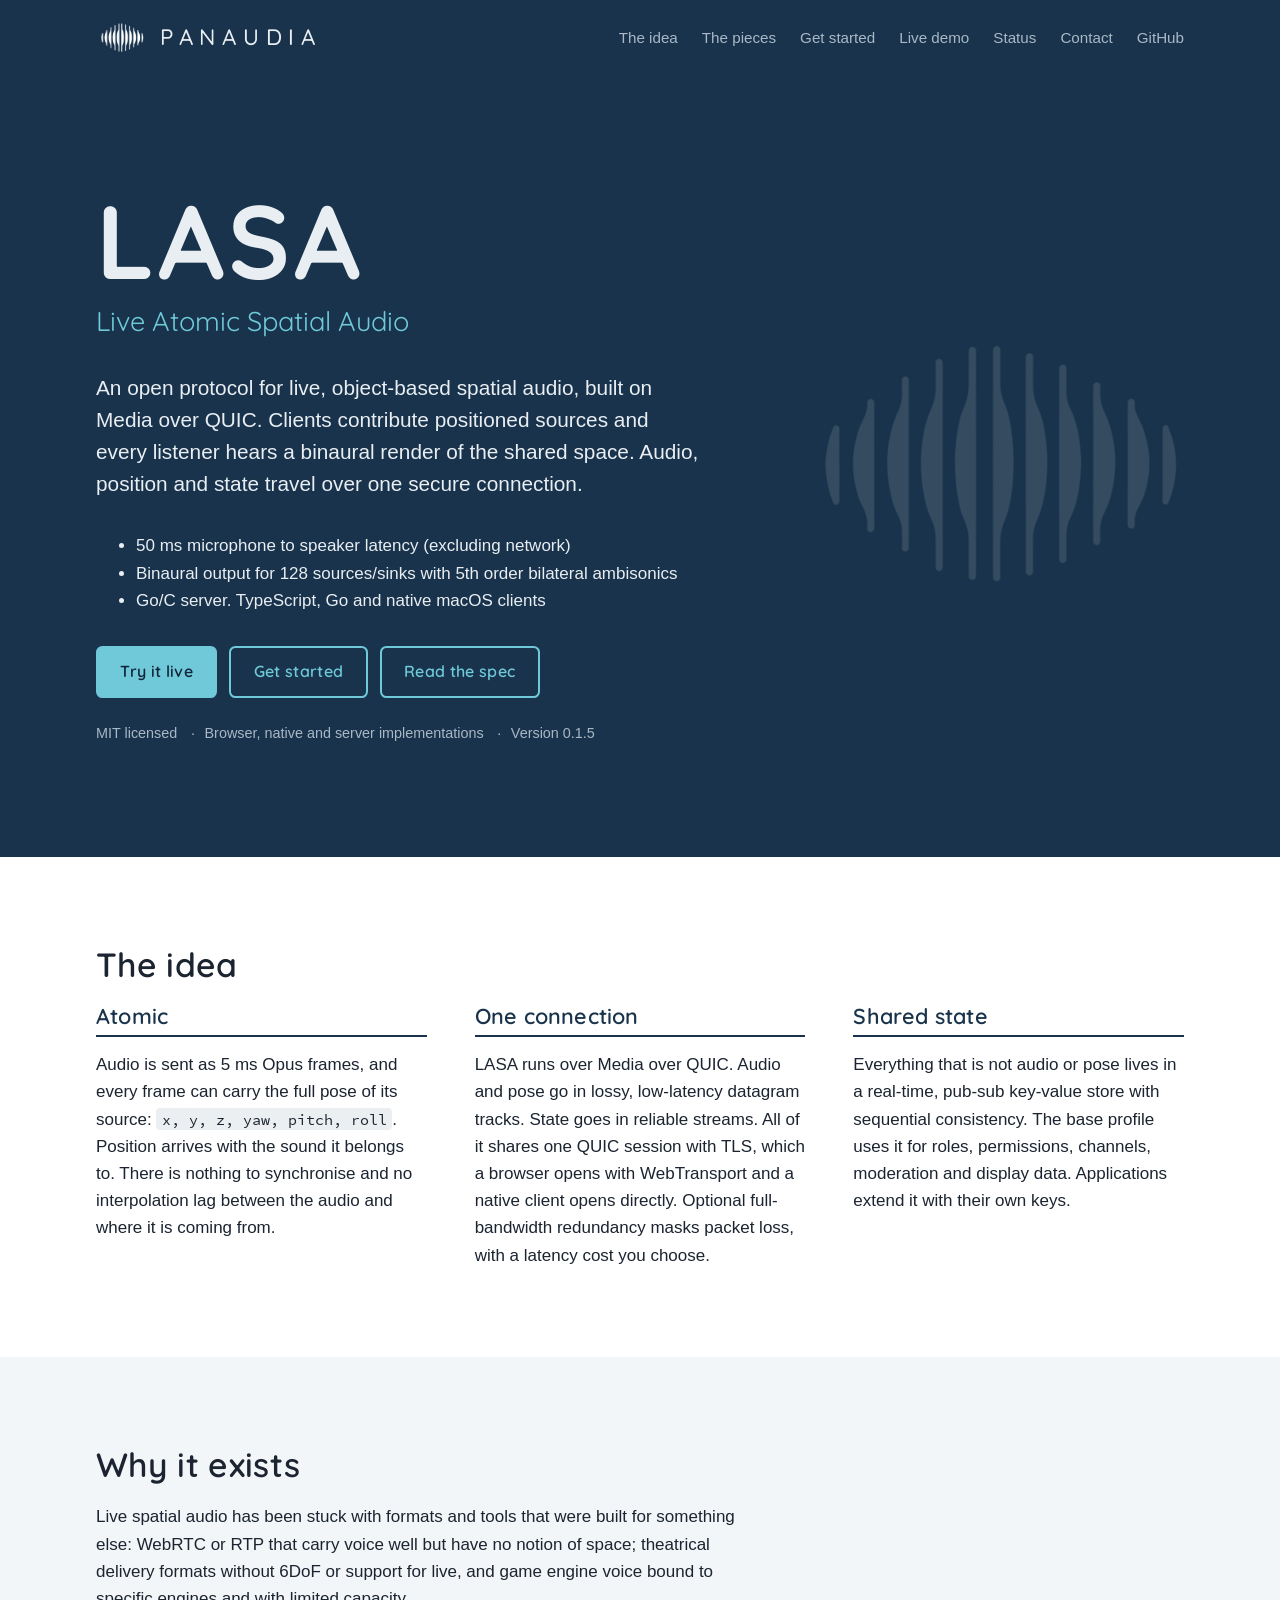
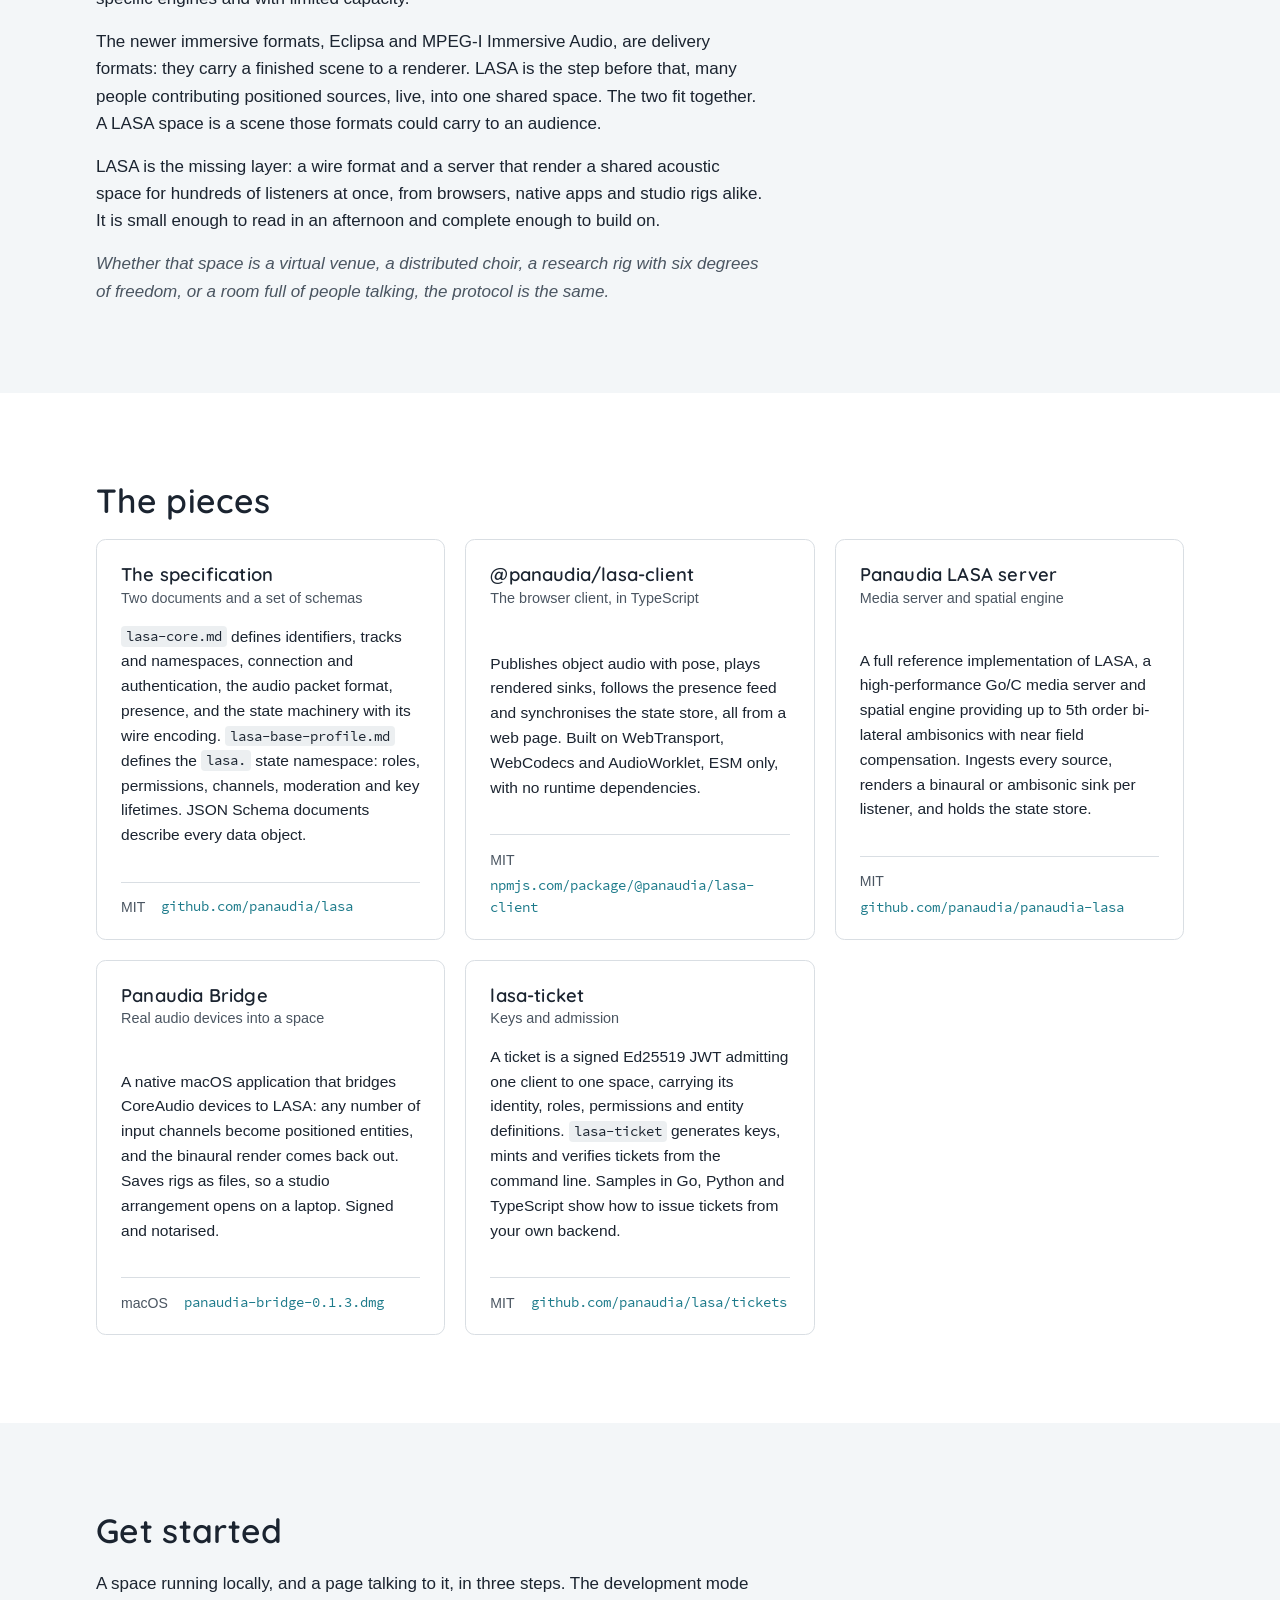
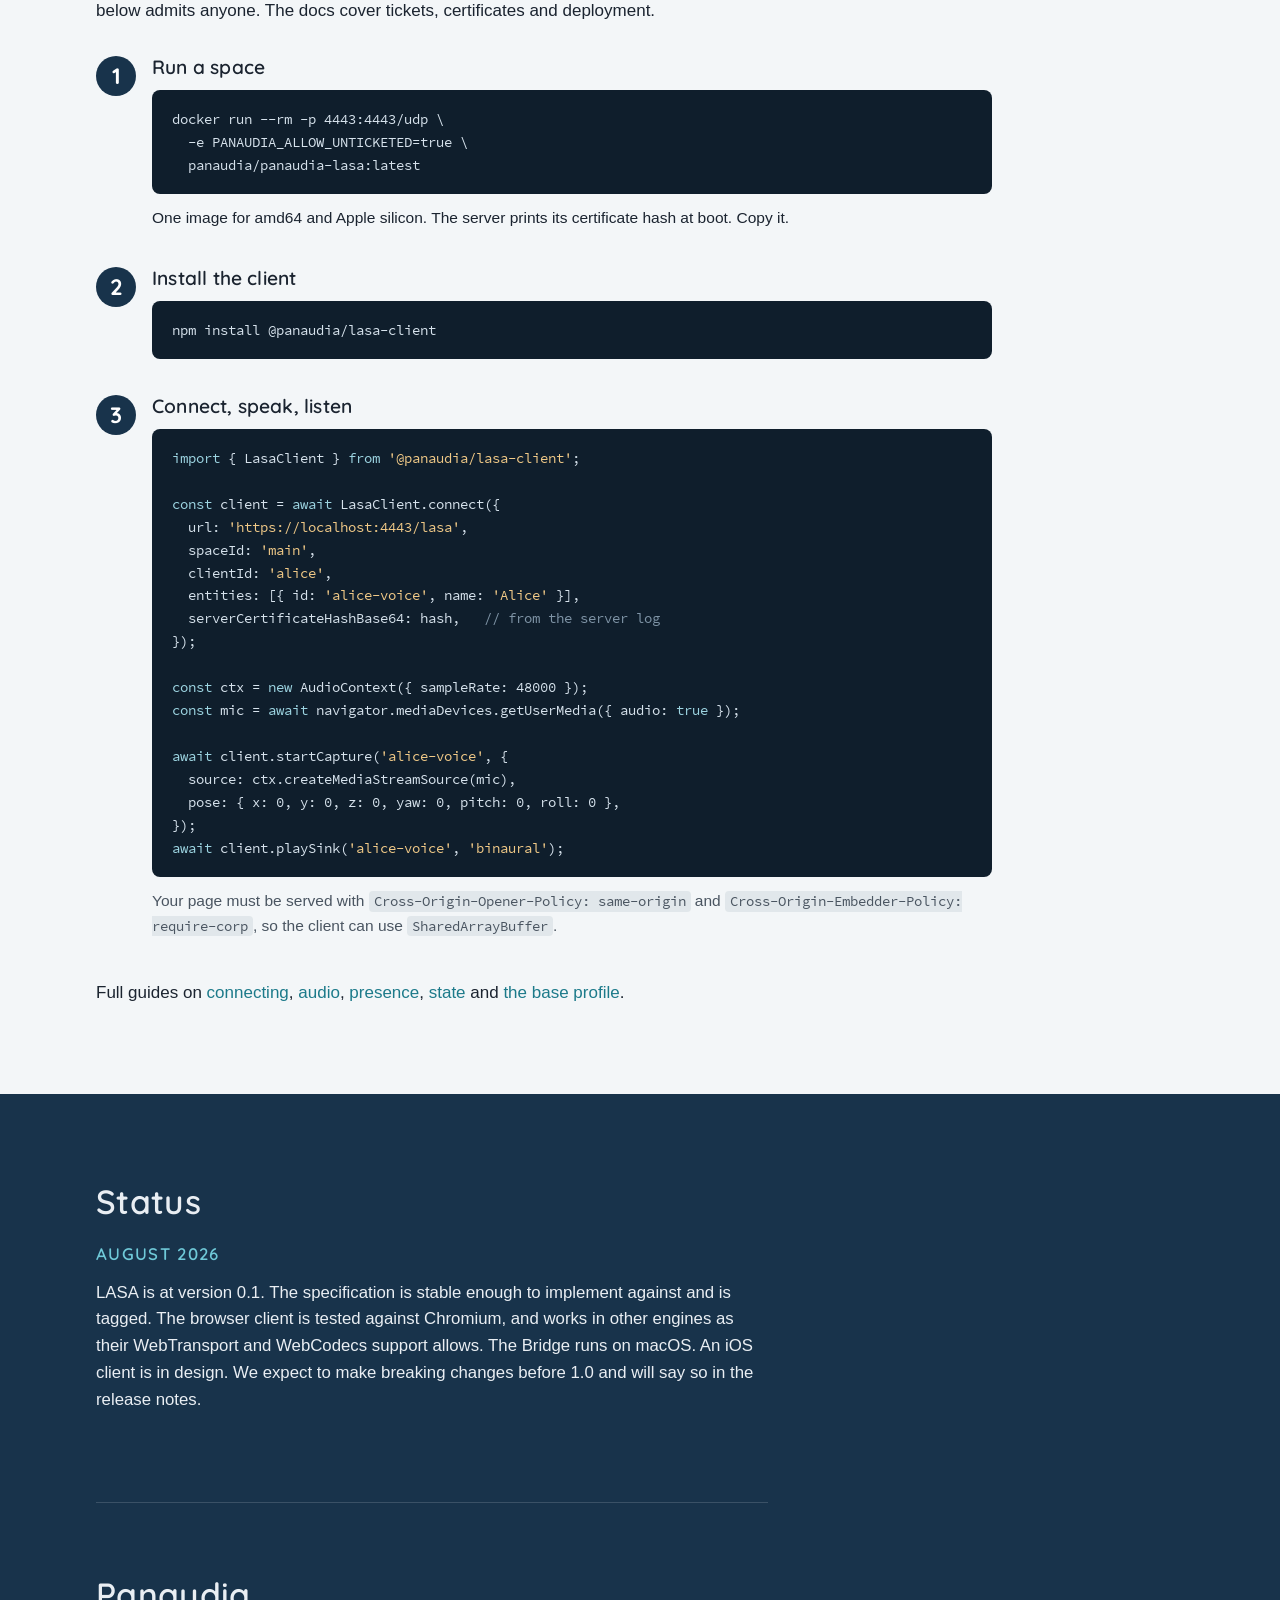
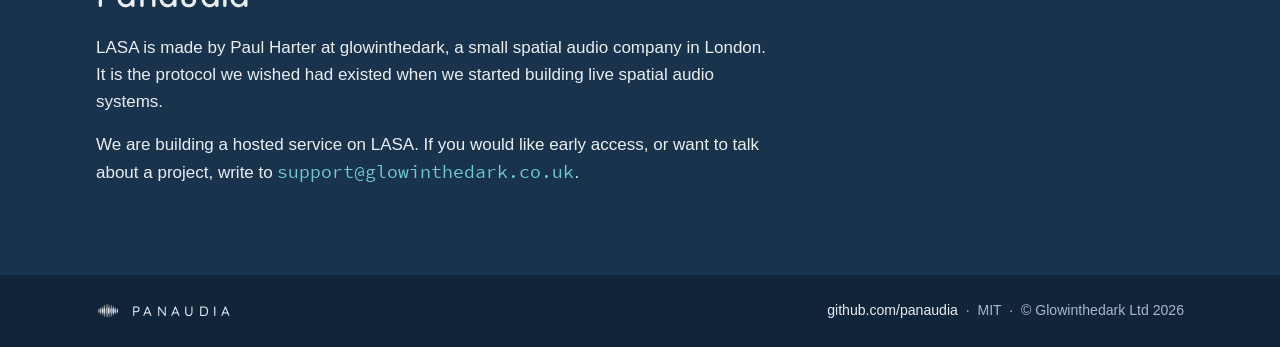
==== commit c3045585: "bump the bridge" ====
--- a/index.html
+++ b/index.html
@@ -206,7 +206,7 @@
         </p>
         <footer>
           <span>macOS</span>
-          <a href="https://storage.googleapis.com/panaudia-dist/panaudia-bridge/panaudia-bridge-0.1.2.dmg">panaudia-bridge-0.1.2.dmg</a>
+          <a href="https://storage.googleapis.com/panaudia-dist/panaudia-bridge/panaudia-bridge-0.1.3.dmg">panaudia-bridge-0.1.3.dmg</a>
         </footer>
       </article>
 
